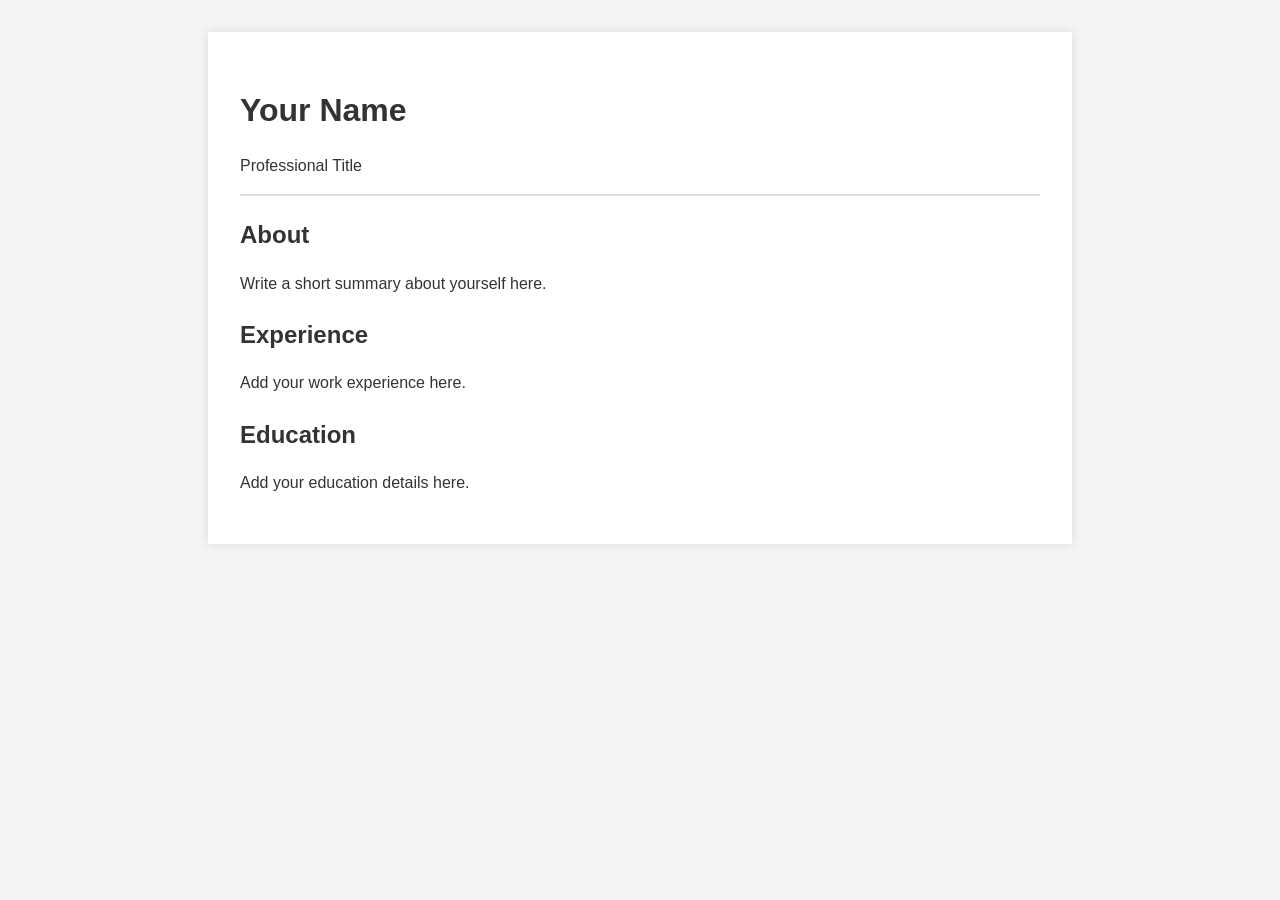
==== resume/index.html @ f0cd274b "feat(resume): initialize professional profile v2" ====
<!DOCTYPE html>
<html lang="en">
  <head>
    <meta charset="UTF-8" />
    <meta name="viewport" content="width=device-width, initial-scale=1.0" />
    <title>Professional Profile</title>
    <link rel="stylesheet" href="styles.css" />
    <link rel="stylesheet" href="print.css" media="print" />
  </head>
  <body>
    <main class="container">
      <header>
        <h1>Your Name</h1>
        <p>Professional Title</p>
      </header>

      <section>
        <h2>About</h2>
        <p>Write a short summary about yourself here.</p>
      </section>

      <section>
        <h2>Experience</h2>
        <p>Add your work experience here.</p>
      </section>

      <section>
        <h2>Education</h2>
        <p>Add your education details here.</p>
      </section>
    </main>
  </body>
</html>
---- resume/styles.css ----
body {
  font-family: Arial, sans-serif;
  line-height: 1.6;
  margin: 0;
  padding: 0;
  background: #f4f4f4;
  color: #333;
}

.container {
  max-width: 800px;
  margin: 2rem auto;
  background: #fff;
  padding: 2rem;
  box-shadow: 0 0 10px rgba(0, 0, 0, 0.1);
}

header {
  border-bottom: 2px solid #ddd;
  margin-bottom: 1rem;
}

h1, h2 {
  margin-bottom: 0.5rem;
}
---- resume/print.css ----
body {
  background: #fff;
}

.container {
  box-shadow: none;
  margin: 0;
  padding: 0;
}
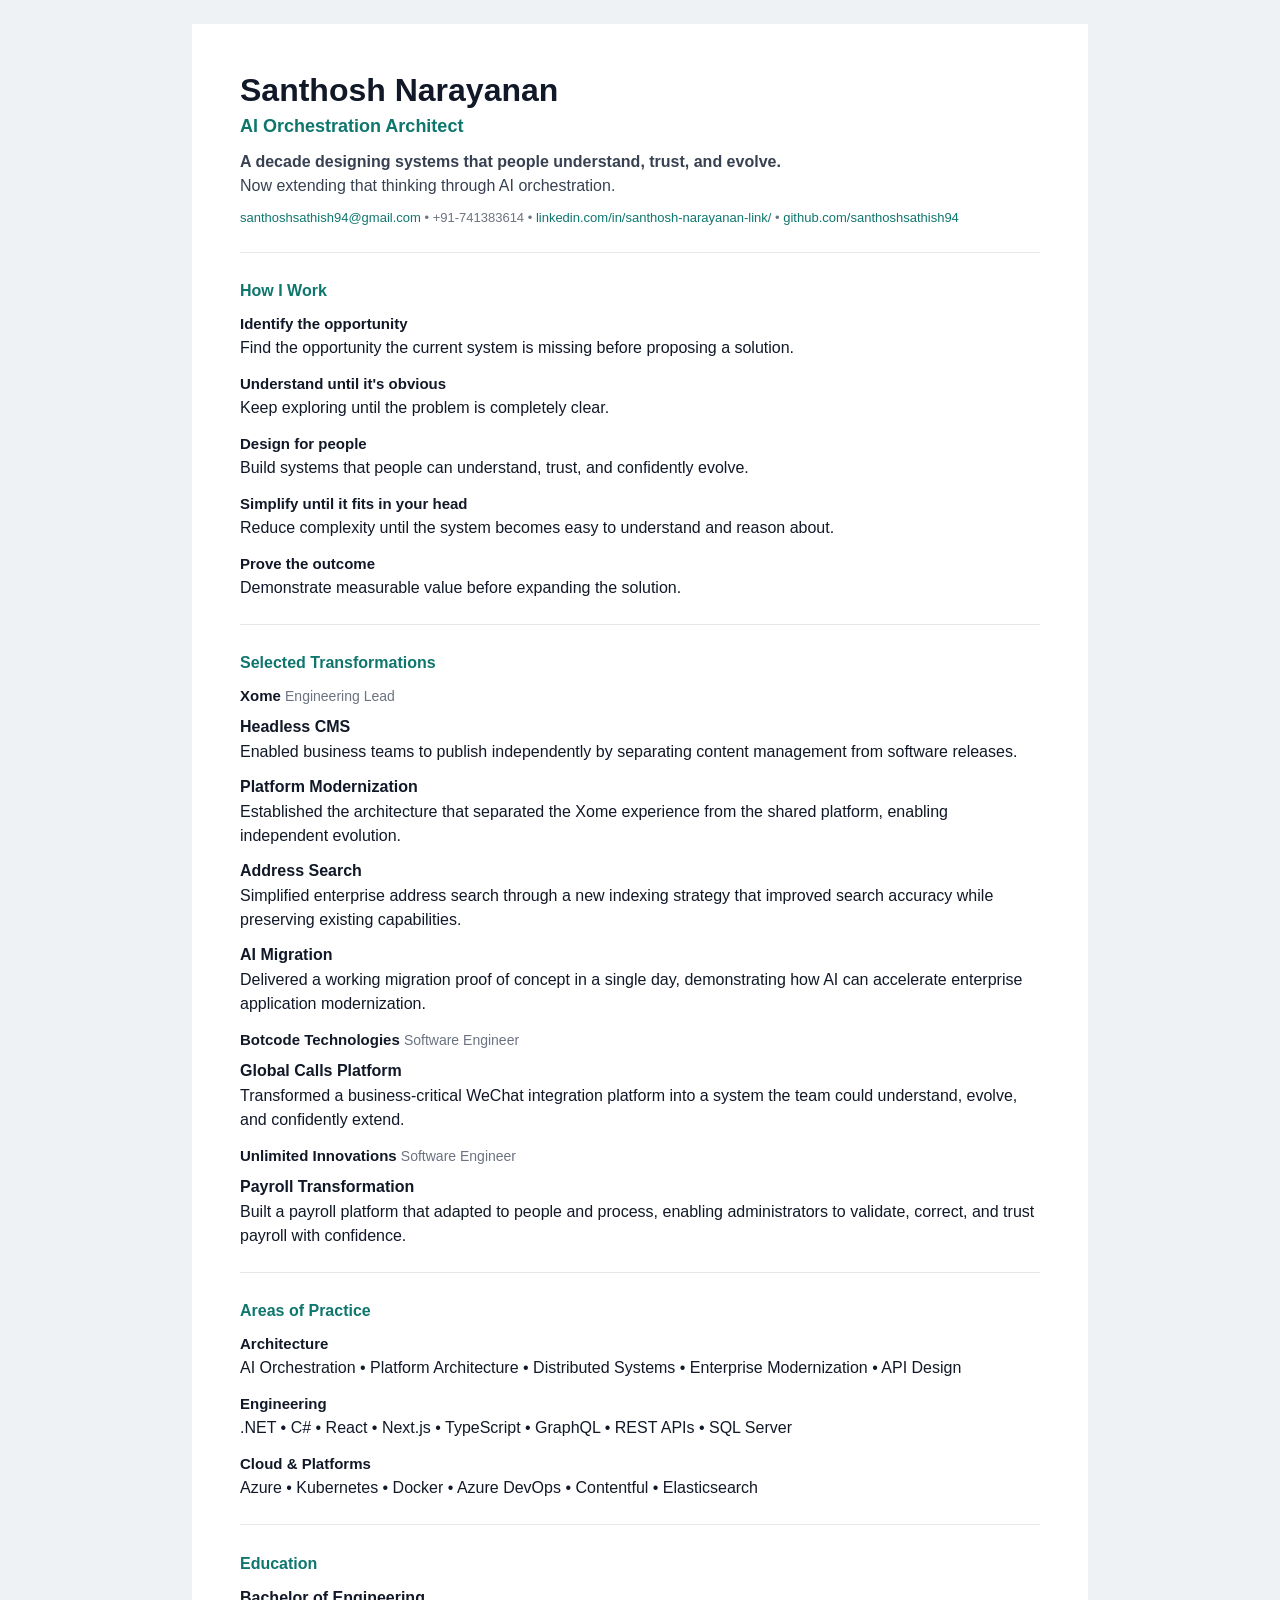
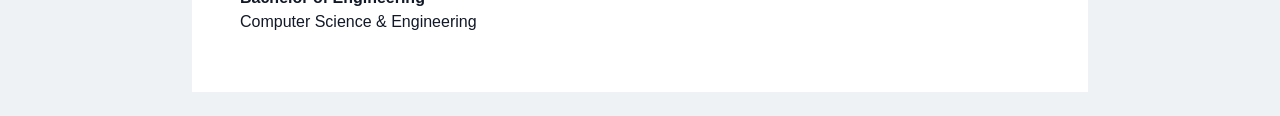
==== commit d8d78dcc: "feat(resume): add initial professional profile" ====
--- a/resume/index.html
+++ b/resume/index.html
@@ -1,33 +1,91 @@
 <!DOCTYPE html>
 <html lang="en">
-  <head>
-    <meta charset="UTF-8" />
-    <meta name="viewport" content="width=device-width, initial-scale=1.0" />
-    <title>Professional Profile</title>
-    <link rel="stylesheet" href="styles.css" />
-    <link rel="stylesheet" href="print.css" media="print" />
-  </head>
-  <body>
-    <main class="container">
-      <header>
-        <h1>Your Name</h1>
-        <p>Professional Title</p>
-      </header>
+<head>
+<meta charset="utf-8">
+<meta name="viewport" content="width=device-width, initial-scale=1">
+<title>Santhosh Narayanan | AI Orchestration Architect</title>
+<link rel="stylesheet" href="styles.css">
+<link rel="stylesheet" href="print.css" media="print">
+</head>
+<body>
+<main class="resume">
 
-      <section>
-        <h2>About</h2>
-        <p>Write a short summary about yourself here.</p>
-      </section>
+<header>
+  <h1>Santhosh Narayanan</h1>
+  <p class="role">AI Orchestration Architect</p>
+  <p class="tagline"><strong>A decade designing systems that people understand, trust, and evolve.</strong><br>
+  Now extending that thinking through AI orchestration.</p>
 
-      <section>
-        <h2>Experience</h2>
-        <p>Add your work experience here.</p>
-      </section>
+  <p class="contact">
+    <a href="mailto:santhoshsathish94@gmail.com">santhoshsathish94@gmail.com</a> •
+    +91-741383614 •
+    <a href="https://www.linkedin.com/in/santhosh-narayanan-link/">linkedin.com/in/santhosh-narayanan-link/</a> •
+    <a href="https://github.com/santhoshsathish94">github.com/santhoshsathish94</a>
+  </p>
+</header>
 
-      <section>
-        <h2>Education</h2>
-        <p>Add your education details here.</p>
-      </section>
-    </main>
-  </body>
+<section>
+<h2>How I Work</h2>
+
+<h3>Identify the opportunity</h3>
+<p>Find the opportunity the current system is missing before proposing a solution.</p>
+
+<h3>Understand until it's obvious</h3>
+<p>Keep exploring until the problem is completely clear.</p>
+
+<h3>Design for people</h3>
+<p>Build systems that people can understand, trust, and confidently evolve.</p>
+
+<h3>Simplify until it fits in your head</h3>
+<p>Reduce complexity until the system becomes easy to understand and reason about.</p>
+
+<h3>Prove the outcome</h3>
+<p>Demonstrate measurable value before expanding the solution.</p>
+</section>
+
+<section>
+<h2>Selected Transformations</h2>
+
+<h3>Xome <span>Engineering Lead</span></h3>
+<h4>Headless CMS</h4>
+<p>Enabled business teams to publish independently by separating content management from software releases.</p>
+
+<h4>Platform Modernization</h4>
+<p>Established the architecture that separated the Xome experience from the shared platform, enabling independent evolution.</p>
+
+<h4>Address Search</h4>
+<p>Simplified enterprise address search through a new indexing strategy that improved search accuracy while preserving existing capabilities.</p>
+
+<h4>AI Migration</h4>
+<p>Delivered a working migration proof of concept in a single day, demonstrating how AI can accelerate enterprise application modernization.</p>
+
+<h3>Botcode Technologies <span>Software Engineer</span></h3>
+<h4>Global Calls Platform</h4>
+<p>Transformed a business-critical WeChat integration platform into a system the team could understand, evolve, and confidently extend.</p>
+
+<h3>Unlimited Innovations <span>Software Engineer</span></h3>
+<h4>Payroll Transformation</h4>
+<p>Built a payroll platform that adapted to people and process, enabling administrators to validate, correct, and trust payroll with confidence.</p>
+</section>
+
+<section>
+<h2>Areas of Practice</h2>
+
+<h3>Architecture</h3>
+<p>AI Orchestration • Platform Architecture • Distributed Systems • Enterprise Modernization • API Design</p>
+
+<h3>Engineering</h3>
+<p>.NET • C# • React • Next.js • TypeScript • GraphQL • REST APIs • SQL Server</p>
+
+<h3>Cloud & Platforms</h3>
+<p>Azure • Kubernetes • Docker • Azure DevOps • Contentful • Elasticsearch</p>
+</section>
+
+<section>
+<h2>Education</h2>
+<p><strong>Bachelor of Engineering</strong><br>Computer Science & Engineering</p>
+</section>
+
+</main>
+</body>
 </html>
--- a/resume/styles.css
+++ b/resume/styles.css
@@ -1,25 +1,13 @@
-body {
-  font-family: Arial, sans-serif;
-  line-height: 1.6;
-  margin: 0;
-  padding: 0;
-  background: #f4f4f4;
-  color: #333;
-}
-
-.container {
-  max-width: 800px;
-  margin: 2rem auto;
-  background: #fff;
-  padding: 2rem;
-  box-shadow: 0 0 10px rgba(0, 0, 0, 0.1);
-}
-
-header {
-  border-bottom: 2px solid #ddd;
-  margin-bottom: 1rem;
-}
-
-h1, h2 {
-  margin-bottom: 0.5rem;
-}
+body{font-family:Inter,Arial,sans-serif;background:#eef2f4;color:#111827;margin:0}
+.resume{max-width:800px;margin:24px auto;background:#fff;padding:48px}
+h1{font-size:32px;margin:0}
+.role{color:#0F766E;font-weight:600;font-size:18px}
+.tagline{color:#374151}
+.contact{font-size:13px;color:#6B7280}
+.contact a{color:#0F766E;text-decoration:none}
+section{border-top:1px solid #E5E7EB;margin-top:24px;padding-top:16px}
+h2{color:#0F766E;font-size:16px}
+h3{font-size:15px;margin-bottom:4px}
+h3 span{font-weight:400;color:#6B7280;font-size:14px}
+h4{margin:14px 0 2px}
+p{line-height:1.5;margin:4px 0 10px}
--- a/resume/print.css
+++ b/resume/print.css
@@ -1,9 +1 @@
-body {
-  background: #fff;
-}
-
-.container {
-  box-shadow: none;
-  margin: 0;
-  padding: 0;
-}
+@page{size:A4;margin:16mm}body{background:#fff}.resume{margin:0;max-width:none;padding:0}
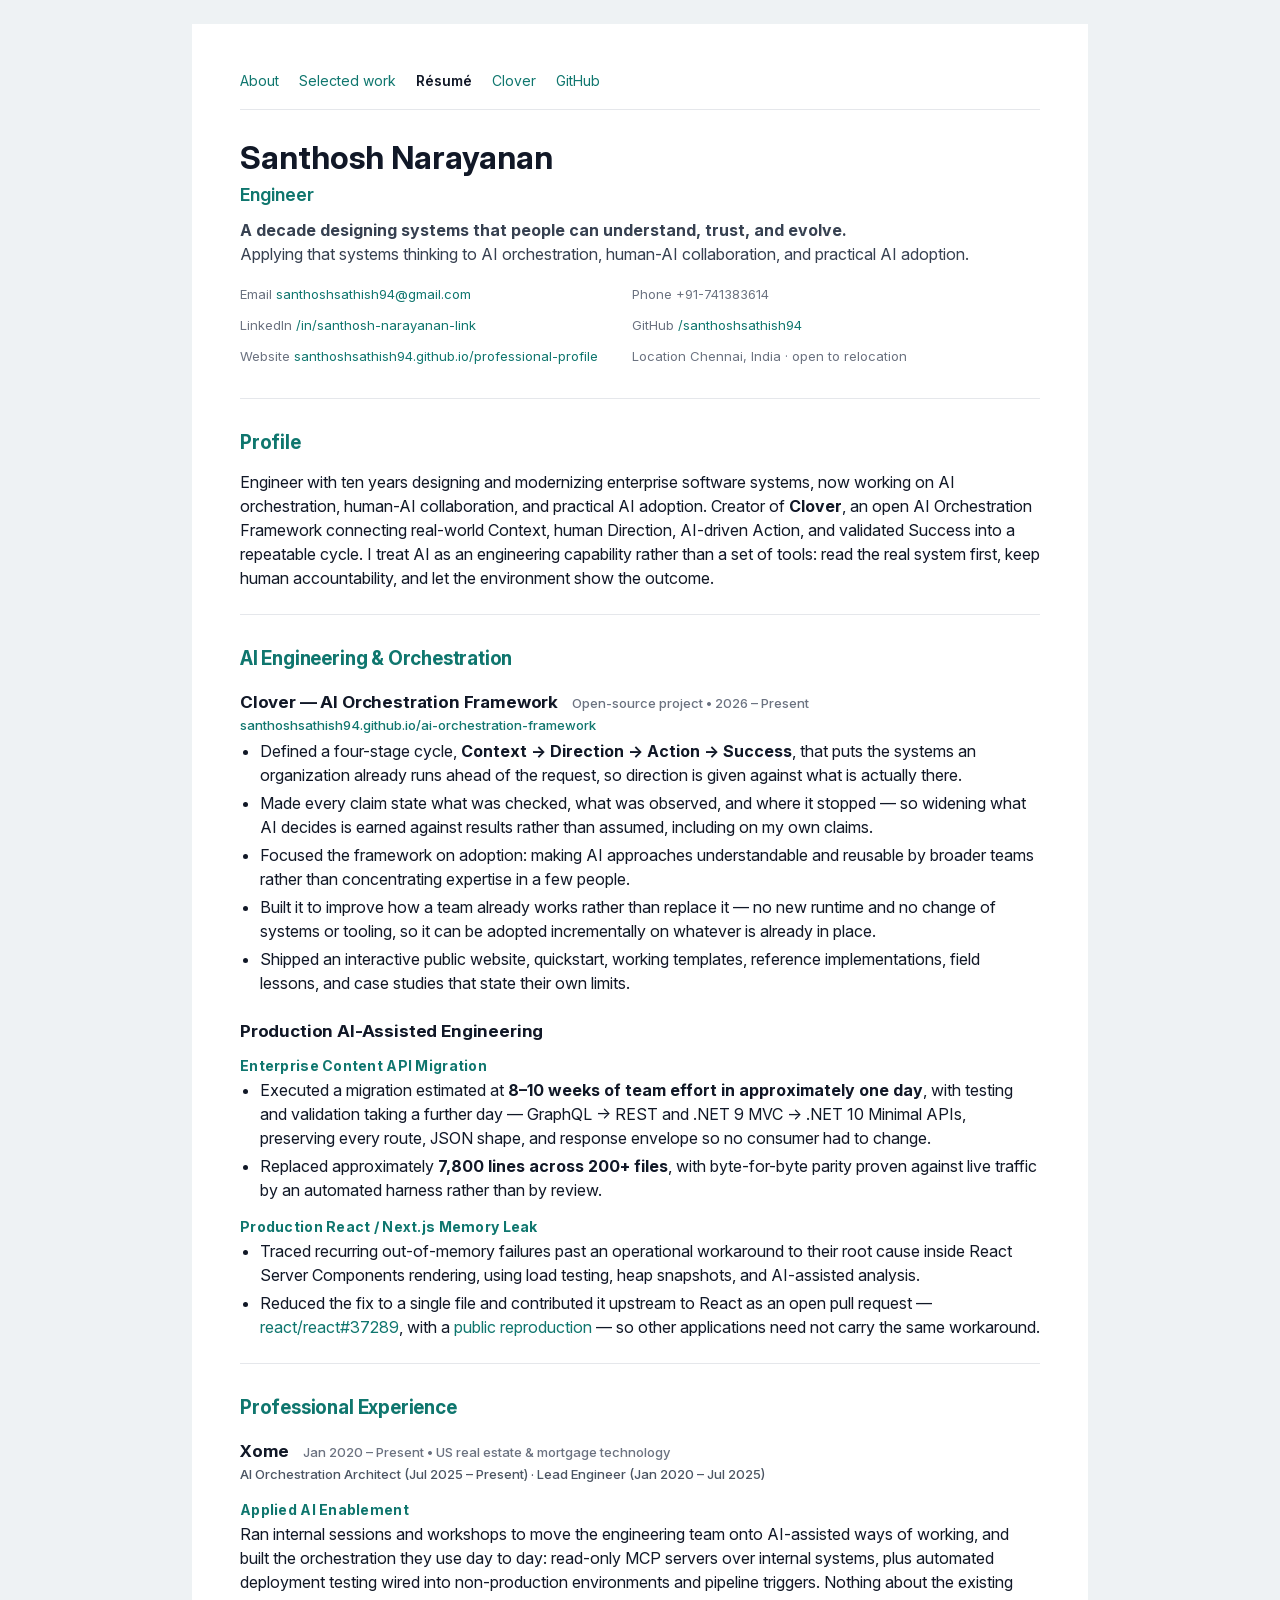
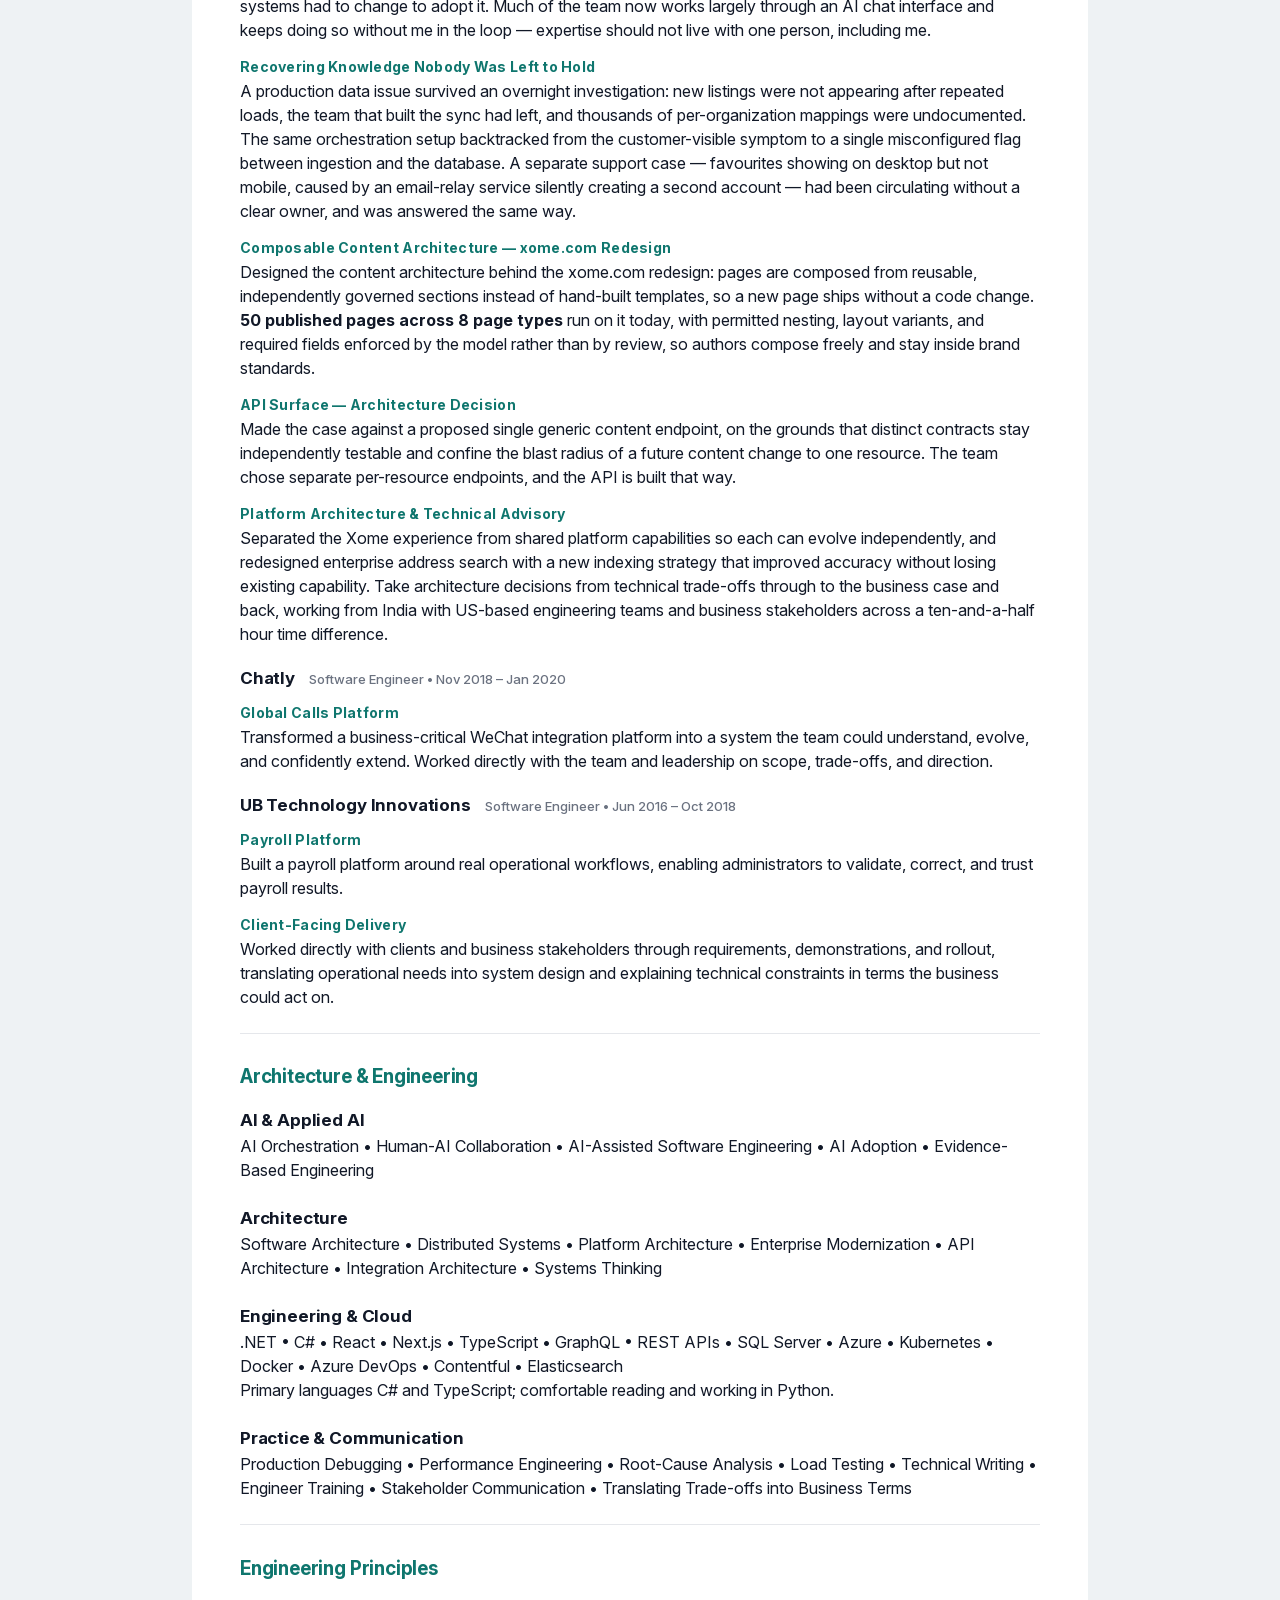
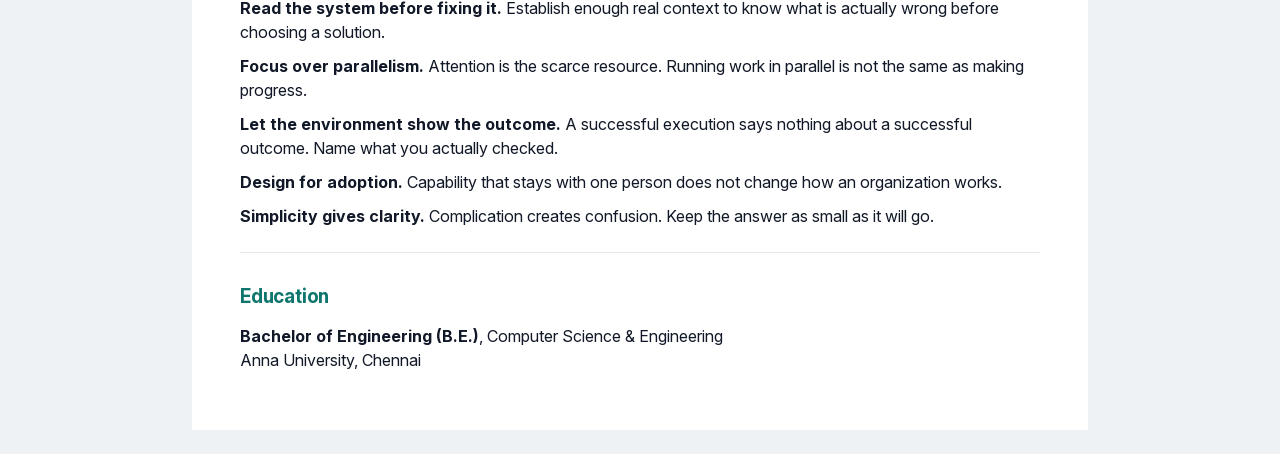
==== commit 8ea7f8f4: "Rewrite the site as a personal one, and move the resume off the root The landing page is About now. " ====
--- a/resume/index.html
+++ b/resume/index.html
@@ -1,91 +1,149 @@
 <!DOCTYPE html>
 <html lang="en">
 <head>
-<meta charset="utf-8">
-<meta name="viewport" content="width=device-width, initial-scale=1">
-<title>Santhosh Narayanan | AI Orchestration Architect</title>
-<link rel="stylesheet" href="styles.css">
-<link rel="stylesheet" href="print.css" media="print">
+  <meta charset="utf-8">
+  <meta name="viewport" content="width=device-width, initial-scale=1">
+  <title>Santhosh Narayanan | Résumé</title>
+  <link rel="stylesheet" href="styles.css">
+  <link rel="stylesheet" href="print.css" media="print">
 </head>
 <body>
-<main class="resume">
+  <main class="resume">
+    <nav class="site-nav">
+      <a href="../">About</a>
+      <a href="../work/">Selected work</a>
+      <span class="is-current">Résumé</span>
+      <a href="https://santhoshsathish94.github.io/ai-orchestration-framework/">Clover</a>
+      <a href="https://github.com/santhoshsathish94">GitHub</a>
+    </nav>
 
-<header>
-  <h1>Santhosh Narayanan</h1>
-  <p class="role">AI Orchestration Architect</p>
-  <p class="tagline"><strong>A decade designing systems that people understand, trust, and evolve.</strong><br>
-  Now extending that thinking through AI orchestration.</p>
+    <header>
+      <h1>Santhosh Narayanan</h1>
+      <p class="role">Engineer</p>
+      <p class="tagline">
+        <strong>A decade designing systems that people can understand, trust, and evolve.</strong><br>
+        Applying that systems thinking to AI orchestration, human-AI collaboration, and practical AI adoption.
+      </p>
 
-  <p class="contact">
-    <a href="mailto:santhoshsathish94@gmail.com">santhoshsathish94@gmail.com</a> •
-    +91-741383614 •
-    <a href="https://www.linkedin.com/in/santhosh-narayanan-link/">linkedin.com/in/santhosh-narayanan-link/</a> •
-    <a href="https://github.com/santhoshsathish94">github.com/santhoshsathish94</a>
-  </p>
-</header>
+      <p class="contact">
+        <span>Email <a href="mailto:santhoshsathish94@gmail.com">santhoshsathish94@gmail.com</a></span>
+        <span>Phone +91-741383614</span>
+        <span>LinkedIn <a href="https://www.linkedin.com/in/santhosh-narayanan-link/">/in/santhosh-narayanan-link</a></span>
+        <span>GitHub <a href="https://github.com/santhoshsathish94">/santhoshsathish94</a></span>
+        <span>Website <a href="https://santhoshsathish94.github.io/professional-profile/">santhoshsathish94.github.io/professional-profile</a></span>
+        <span>Location Chennai, India &middot; open to relocation</span>
+      </p>
+    </header>
 
-<section>
-<h2>How I Work</h2>
+    <section>
+      <h2>Profile</h2>
+      <p>
+        Engineer with ten years designing and modernizing enterprise software systems, now working on AI
+        orchestration, human-AI collaboration, and practical AI adoption. Creator of <strong>Clover</strong>, an
+        open AI Orchestration Framework connecting real-world Context, human Direction, AI-driven Action, and
+        validated Success into a repeatable cycle. I treat AI as an engineering capability rather than a set of
+        tools: read the real system first, keep human accountability, and let the environment show the outcome.
+      </p>
+    </section>
 
-<h3>Identify the opportunity</h3>
-<p>Find the opportunity the current system is missing before proposing a solution.</p>
+    <section>
+      <h2>AI Engineering &amp; Orchestration</h2>
 
-<h3>Understand until it's obvious</h3>
-<p>Keep exploring until the problem is completely clear.</p>
+      <h3>Clover — AI Orchestration Framework <span>Open-source project &bull; 2026 &ndash; Present</span></h3>
+      <p class="roles"><a href="https://santhoshsathish94.github.io/ai-orchestration-framework/">santhoshsathish94.github.io/ai-orchestration-framework</a></p>
+      <ul>
+        <li>Defined a four-stage cycle, <strong>Context → Direction → Action → Success</strong>, that puts the systems an organization already runs ahead of the request, so direction is given against what is actually there.</li>
+        <li>Made every claim state what was checked, what was observed, and where it stopped &mdash; so widening what AI decides is earned against results rather than assumed, including on my own claims.</li>
+        <li>Focused the framework on adoption: making AI approaches understandable and reusable by broader teams rather than concentrating expertise in a few people.</li>
+        <li>Built it to improve how a team already works rather than replace it &mdash; no new runtime and no change of systems or tooling, so it can be adopted incrementally on whatever is already in place.</li>
+        <li>Shipped an interactive public website, quickstart, working templates, reference implementations, field lessons, and case studies that state their own limits.</li>
+      </ul>
 
-<h3>Design for people</h3>
-<p>Build systems that people can understand, trust, and confidently evolve.</p>
+      <h3>Production AI-Assisted Engineering</h3>
 
-<h3>Simplify until it fits in your head</h3>
-<p>Reduce complexity until the system becomes easy to understand and reason about.</p>
+      <h4>Enterprise Content API Migration</h4>
+      <ul>
+        <li>Executed a migration estimated at <strong>8–10 weeks of team effort in approximately one day</strong>, with testing and validation taking a further day — GraphQL → REST and .NET 9 MVC → .NET 10 Minimal APIs, preserving every route, JSON shape, and response envelope so no consumer had to change.</li>
+        <li>Replaced approximately <strong>7,800 lines across 200+ files</strong>, with byte-for-byte parity proven against live traffic by an automated harness rather than by review.</li>
+      </ul>
 
-<h3>Prove the outcome</h3>
-<p>Demonstrate measurable value before expanding the solution.</p>
-</section>
+      <h4>Production React / Next.js Memory Leak</h4>
+      <ul>
+        <li>Traced recurring out-of-memory failures past an operational workaround to their root cause inside React Server Components rendering, using load testing, heap snapshots, and AI-assisted analysis.</li>
+        <li>Reduced the fix to a single file and contributed it upstream to React as an open pull request &mdash; <a href="https://github.com/react/react/pull/37289">react/react#37289</a>, with a <a href="https://github.com/santhoshsathish94/react-flight-oom-repro">public reproduction</a> &mdash; so other applications need not carry the same workaround.</li>
+      </ul>
+    </section>
 
-<section>
-<h2>Selected Transformations</h2>
+    <section>
+      <h2>Professional Experience</h2>
 
-<h3>Xome <span>Engineering Lead</span></h3>
-<h4>Headless CMS</h4>
-<p>Enabled business teams to publish independently by separating content management from software releases.</p>
+      <h3>Xome <span>Jan 2020 – Present • US real estate &amp; mortgage technology</span></h3>
+      <p class="roles">AI Orchestration Architect (Jul 2025 – Present) &middot; Lead Engineer (Jan 2020 – Jul 2025)</p>
 
-<h4>Platform Modernization</h4>
-<p>Established the architecture that separated the Xome experience from the shared platform, enabling independent evolution.</p>
+      <h4>Applied AI Enablement</h4>
+      <p>Ran internal sessions and workshops to move the engineering team onto AI-assisted ways of working, and built the orchestration they use day to day: read-only MCP servers over internal systems, plus automated deployment testing wired into non-production environments and pipeline triggers. Nothing about the existing systems had to change to adopt it. Much of the team now works largely through an AI chat interface and keeps doing so without me in the loop &mdash; expertise should not live with one person, including me.</p>
 
-<h4>Address Search</h4>
-<p>Simplified enterprise address search through a new indexing strategy that improved search accuracy while preserving existing capabilities.</p>
+      <h4>Recovering Knowledge Nobody Was Left to Hold</h4>
+      <p>A production data issue survived an overnight investigation: new listings were not appearing after repeated loads, the team that built the sync had left, and thousands of per-organization mappings were undocumented. The same orchestration setup backtracked from the customer-visible symptom to a single misconfigured flag between ingestion and the database. A separate support case &mdash; favourites showing on desktop but not mobile, caused by an email-relay service silently creating a second account &mdash; had been circulating without a clear owner, and was answered the same way.</p>
 
-<h4>AI Migration</h4>
-<p>Delivered a working migration proof of concept in a single day, demonstrating how AI can accelerate enterprise application modernization.</p>
+      <h4>Composable Content Architecture &mdash; xome.com Redesign</h4>
+      <p>Designed the content architecture behind the xome.com redesign: pages are composed from reusable, independently governed sections instead of hand-built templates, so a new page ships without a code change. <strong>50 published pages across 8 page types</strong> run on it today, with permitted nesting, layout variants, and required fields enforced by the model rather than by review, so authors compose freely and stay inside brand standards.</p>
 
-<h3>Botcode Technologies <span>Software Engineer</span></h3>
-<h4>Global Calls Platform</h4>
-<p>Transformed a business-critical WeChat integration platform into a system the team could understand, evolve, and confidently extend.</p>
+      <h4>API Surface &mdash; Architecture Decision</h4>
+      <p>Made the case against a proposed single generic content endpoint, on the grounds that distinct contracts stay independently testable and confine the blast radius of a future content change to one resource. The team chose separate per-resource endpoints, and the API is built that way.</p>
 
-<h3>Unlimited Innovations <span>Software Engineer</span></h3>
-<h4>Payroll Transformation</h4>
-<p>Built a payroll platform that adapted to people and process, enabling administrators to validate, correct, and trust payroll with confidence.</p>
-</section>
+      <h4>Platform Architecture &amp; Technical Advisory</h4>
+      <p>Separated the Xome experience from shared platform capabilities so each can evolve independently, and redesigned enterprise address search with a new indexing strategy that improved accuracy without losing existing capability. Take architecture decisions from technical trade-offs through to the business case and back, working from India with US-based engineering teams and business stakeholders across a ten-and-a-half hour time difference.</p>
 
-<section>
-<h2>Areas of Practice</h2>
+      <div class="role-block">
+        <h3>Chatly <span>Software Engineer &bull; Nov 2018 &ndash; Jan 2020</span></h3>
+        <h4>Global Calls Platform</h4>
+        <p>Transformed a business-critical WeChat integration platform into a system the team could understand, evolve, and confidently extend. Worked directly with the team and leadership on scope, trade-offs, and direction.</p>
+      </div>
 
-<h3>Architecture</h3>
-<p>AI Orchestration • Platform Architecture • Distributed Systems • Enterprise Modernization • API Design</p>
+      <div class="role-block">
+        <h3>UB Technology Innovations <span>Software Engineer &bull; Jun 2016 &ndash; Oct 2018</span></h3>
+        <h4>Payroll Platform</h4>
+        <p>Built a payroll platform around real operational workflows, enabling administrators to validate, correct, and trust payroll results.</p>
 
-<h3>Engineering</h3>
-<p>.NET • C# • React • Next.js • TypeScript • GraphQL • REST APIs • SQL Server</p>
+        <h4>Client-Facing Delivery</h4>
+        <p>Worked directly with clients and business stakeholders through requirements, demonstrations, and rollout, translating operational needs into system design and explaining technical constraints in terms the business could act on.</p>
+      </div>
+    </section>
 
-<h3>Cloud & Platforms</h3>
-<p>Azure • Kubernetes • Docker • Azure DevOps • Contentful • Elasticsearch</p>
-</section>
+    <section>
+      <h2>Architecture &amp; Engineering</h2>
 
-<section>
-<h2>Education</h2>
-<p><strong>Bachelor of Engineering</strong><br>Computer Science & Engineering</p>
-</section>
+      <h3>AI &amp; Applied AI</h3>
+      <p>AI Orchestration • Human-AI Collaboration • AI-Assisted Software Engineering • AI Adoption • Evidence-Based Engineering</p>
 
-</main>
+      <h3>Architecture</h3>
+      <p>Software Architecture • Distributed Systems • Platform Architecture • Enterprise Modernization • API Architecture • Integration Architecture • Systems Thinking</p>
+
+      <h3>Engineering &amp; Cloud</h3>
+      <p>.NET • C# • React • Next.js • TypeScript • GraphQL • REST APIs • SQL Server • Azure • Kubernetes • Docker • Azure DevOps • Contentful • Elasticsearch<br>
+        Primary languages C# and TypeScript; comfortable reading and working in Python.</p>
+
+      <h3>Practice &amp; Communication</h3>
+      <p>Production Debugging • Performance Engineering • Root-Cause Analysis • Load Testing • Technical Writing • Engineer Training • Stakeholder Communication • Translating Trade-offs into Business Terms</p>
+    </section>
+
+    <section>
+      <h2>Engineering Principles</h2>
+      <p><strong>Read the system before fixing it.</strong> Establish enough real context to know what is actually wrong before choosing a solution.</p>
+      <p><strong>Focus over parallelism.</strong> Attention is the scarce resource. Running work in parallel is not the same as making progress.</p>
+      <p><strong>Let the environment show the outcome.</strong> A successful execution says nothing about a successful outcome. Name what you actually checked.</p>
+      <p><strong>Design for adoption.</strong> Capability that stays with one person does not change how an organization works.</p>
+      <p><strong>Simplicity gives clarity.</strong> Complication creates confusion. Keep the answer as small as it will go.</p>
+    </section>
+
+    <section>
+      <h2>Education</h2>
+      <p>
+        <strong>Bachelor of Engineering (B.E.)</strong>, Computer Science &amp; Engineering<br>
+        Anna University, Chennai
+      </p>
+    </section>
+  </main>
 </body>
 </html>
--- a/resume/styles.css
+++ b/resume/styles.css
@@ -1,13 +1,172 @@
-body{font-family:Inter,Arial,sans-serif;background:#eef2f4;color:#111827;margin:0}
-.resume{max-width:800px;margin:24px auto;background:#fff;padding:48px}
-h1{font-size:32px;margin:0}
-.role{color:#0F766E;font-weight:600;font-size:18px}
-.tagline{color:#374151}
-.contact{font-size:13px;color:#6B7280}
-.contact a{color:#0F766E;text-decoration:none}
-section{border-top:1px solid #E5E7EB;margin-top:24px;padding-top:16px}
-h2{color:#0F766E;font-size:16px}
-h3{font-size:15px;margin-bottom:4px}
-h3 span{font-weight:400;color:#6B7280;font-size:14px}
-h4{margin:14px 0 2px}
-p{line-height:1.5;margin:4px 0 10px}
+/* Vendored so the printed PDF renders identically offline. Inter is SIL OFL; see fonts/LICENSE.txt. */
+@font-face {
+    font-family: Inter;
+    src: url("../fonts/InterVariable.woff2") format("woff2");
+    font-weight: 100 900;
+    font-style: normal;
+    font-display: swap;
+}
+
+body {
+    font-family: Inter, Arial, sans-serif;
+    background: #eef2f4;
+    color: #111827;
+    margin: 0;
+}
+
+.resume {
+    max-width: 800px;
+    margin: 24px auto;
+    background: #fff;
+    padding: 48px;
+}
+
+.site-nav {
+    display: flex;
+    flex-wrap: wrap;
+    gap: 20px;
+    align-items: baseline;
+    font-size: 14px;
+    padding-bottom: 20px;
+    margin-bottom: 28px;
+    border-bottom: 1px solid #E5E7EB;
+}
+
+.site-nav a {
+    color: #0F766E;
+    text-decoration: none;
+}
+
+.site-nav a:hover {
+    text-decoration: underline;
+}
+
+.site-nav .is-current {
+    font-weight: 600;
+    color: #111827;
+}
+
+h1 {
+    font-size: 32px;
+    margin: 0;
+}
+
+.role {
+    color: #0F766E;
+    font-weight: 600;
+    font-size: 18px;
+}
+
+.tagline {
+    color: #374151;
+}
+
+.contact {
+    display: grid;
+    grid-template-columns: auto auto;
+    justify-content: start;
+    column-gap: 34px;
+    row-gap: 10px;
+
+    margin-top: 18px;
+    margin-bottom: 32px;
+
+    font-size: 13px;
+    color: #6B7280;
+    line-height: 1.6;
+}
+
+.contact-label {
+    color: #4B5563;
+    font-weight: 500;
+}
+
+.contact span {
+    display: block;
+}
+
+.contact a {
+    color: #0F766E;
+    text-decoration: none;
+}
+
+@media (max-width: 640px) {
+    .contact {
+        grid-template-columns: 1fr;
+        row-gap: 8px;
+    }
+}
+
+.resume a {
+    color: #0F766E;
+    text-decoration: none;
+}
+
+section {
+    border-top: 1px solid #E5E7EB;
+    margin-top: 24px;
+    padding-top: 16px;
+}
+
+h2 {
+    color: #0F766E;
+    font-size: 19px;
+    font-weight: 700;
+    letter-spacing: -0.01em;
+    margin-bottom: 16px;
+}
+
+h3 {
+    color: #111827;
+    font-size: 17px;
+    font-weight: 700;
+    letter-spacing: -0.01em;
+    margin: 22px 0 4px;
+}
+
+h3:not(:first-of-type) {
+    margin-top: 26px;
+}
+
+h3 span {
+    font-size: 13px;
+    font-weight: 500;
+    color: #6B7280;
+    letter-spacing: 0;
+    margin-left: 10px;
+}
+
+.roles {
+    margin: 0 0 2px;
+    font-size: 13px;
+    font-weight: 500;
+    color: #4B5563;
+}
+
+.roles a {
+    color: #0F766E;
+    text-decoration: none;
+}
+
+h4 {
+    margin: 16px 0 1px;
+    font-size: 14px;
+    font-weight: 700;
+    letter-spacing: 0.02em;
+    color: #0F766E;
+}
+
+p {
+    line-height: 1.5;
+    margin: 4px 0 10px;
+}
+
+ul {
+    margin: 4px 0 10px;
+    padding-left: 20px;
+}
+
+li {
+    line-height: 1.5;
+    margin-bottom: 4px;
+}
--- a/resume/print.css
+++ b/resume/print.css
@@ -1 +1,125 @@
-@page{size:A4;margin:16mm}body{background:#fff}.resume{margin:0;max-width:none;padding:0}+@page {
+    size: A4;
+    margin: 13mm 14mm;
+}
+
+body {
+    background: #fff;
+    font-size: 10pt;
+    line-height: 1.55;
+}
+
+.site-nav {
+    display: none;
+}
+
+.resume {
+    margin: 0;
+    max-width: none;
+    padding: 0;
+}
+
+h1 {
+    font-size: 20pt;
+    letter-spacing: -0.01em;
+}
+
+.role {
+    font-size: 11pt;
+    margin: 2px 0 0;
+}
+
+.tagline {
+    font-size: 9.5pt;
+    margin: 7px 0 0;
+}
+
+.contact {
+    margin-top: 12px;
+    margin-bottom: 4px;
+    font-size: 8.5pt;
+    line-height: 1.5;
+    column-gap: 30px;
+    row-gap: 4px;
+}
+
+section {
+    margin-top: 19px;
+    padding-top: 14px;
+}
+
+h2 {
+    font-size: 11.5pt;
+    margin: 0 0 9px;
+}
+
+h3 {
+    font-size: 10.5pt;
+    margin: 14px 0 2px;
+}
+
+h3:not(:first-of-type) {
+    margin-top: 16px;
+}
+
+h3 span {
+    font-size: 8pt;
+}
+
+h4 {
+    font-size: 8.5pt;
+    margin: 10px 0 1px;
+}
+
+p {
+    margin: 2px 0 9px;
+}
+
+.roles {
+    font-size: 8pt;
+    margin: 0 0 3px;
+    color: #4B5563;
+}
+
+ul {
+    margin: 4px 0 9px;
+    padding-left: 17px;
+}
+
+li {
+    line-height: 1.55;
+    margin-bottom: 6px;
+}
+
+h2,
+h3,
+h4 {
+    break-after: avoid;
+    break-inside: avoid;
+}
+
+/* Short employment blocks stay whole, so an entry is never orphaned from its employer heading. */
+.role-block {
+    break-inside: avoid;
+}
+
+/* Never strand one or two lines of a paragraph either side of a page break. */
+p,
+li {
+    orphans: 3;
+    widows: 3;
+}
+
+.roles {
+    break-after: avoid;
+}
+
+ul,
+li {
+    break-inside: avoid;
+}
+
+a {
+    color: #0F766E;
+    text-decoration: none;
+}
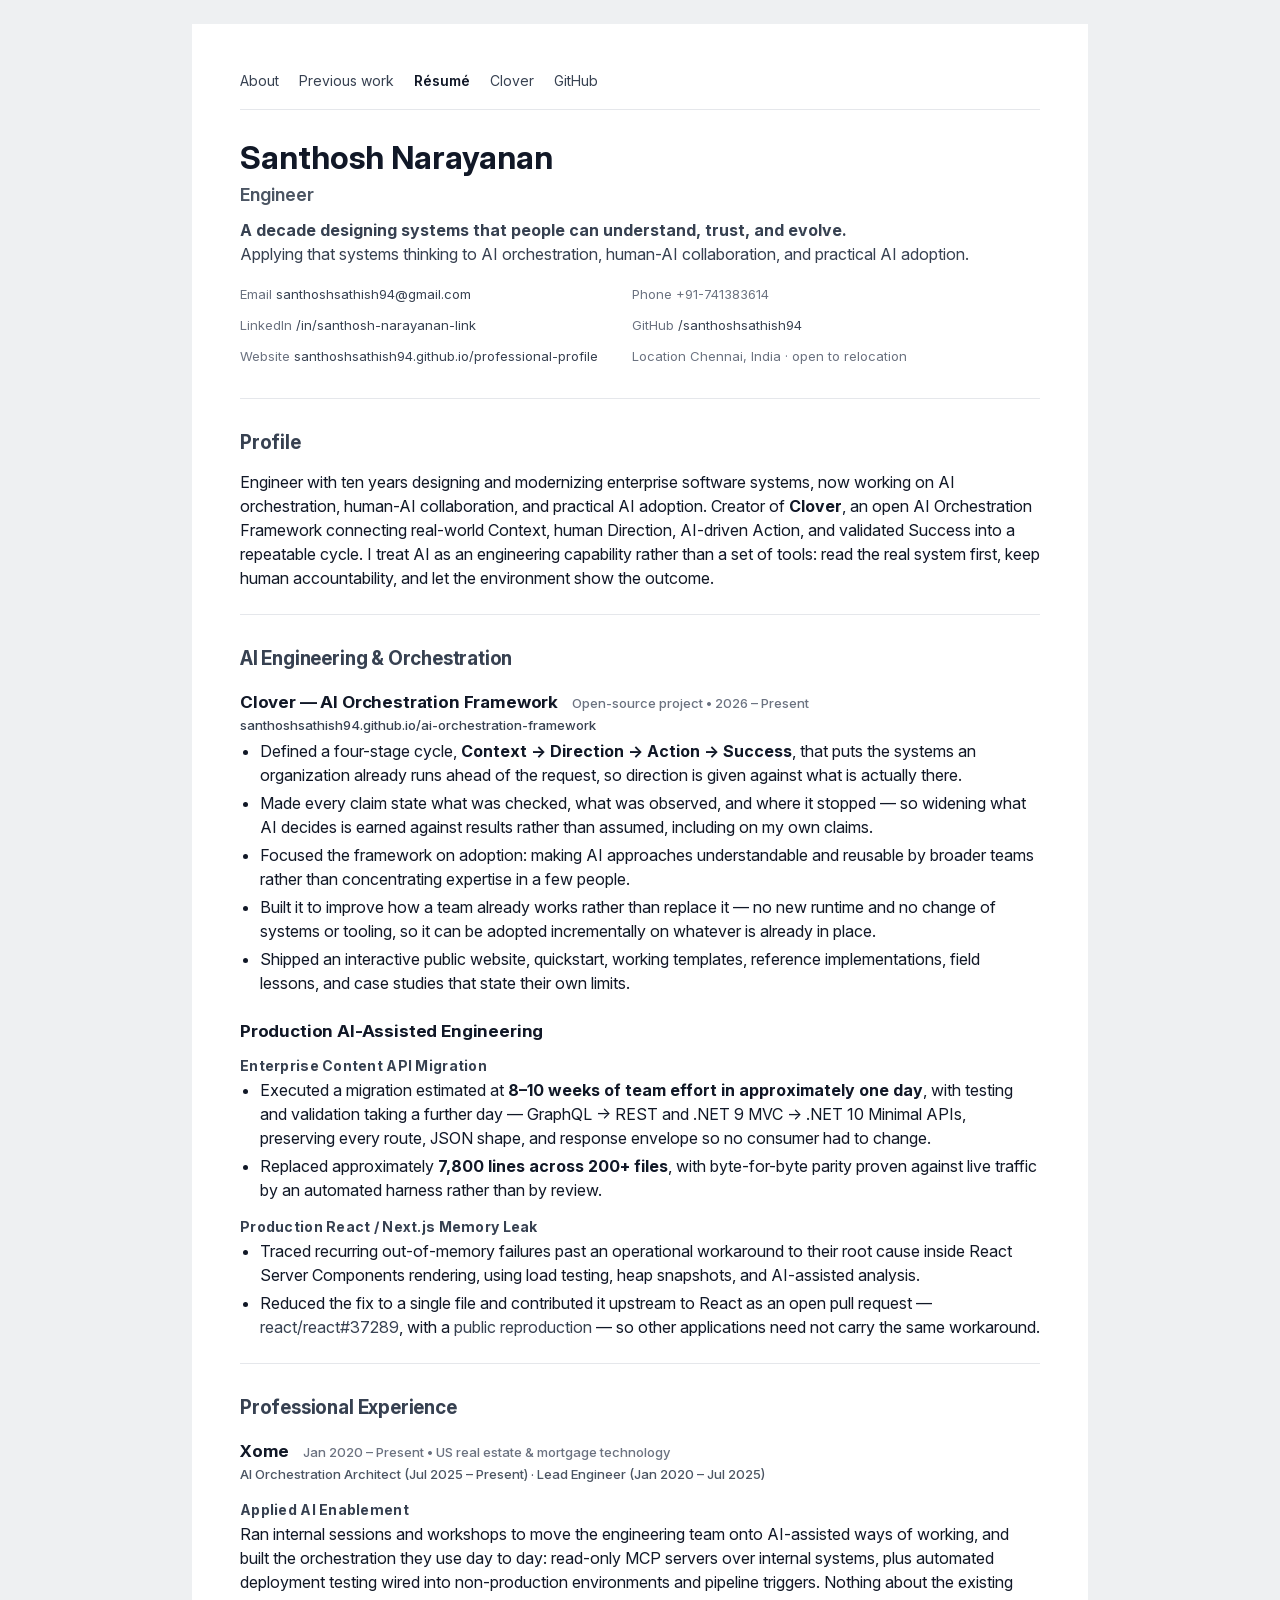
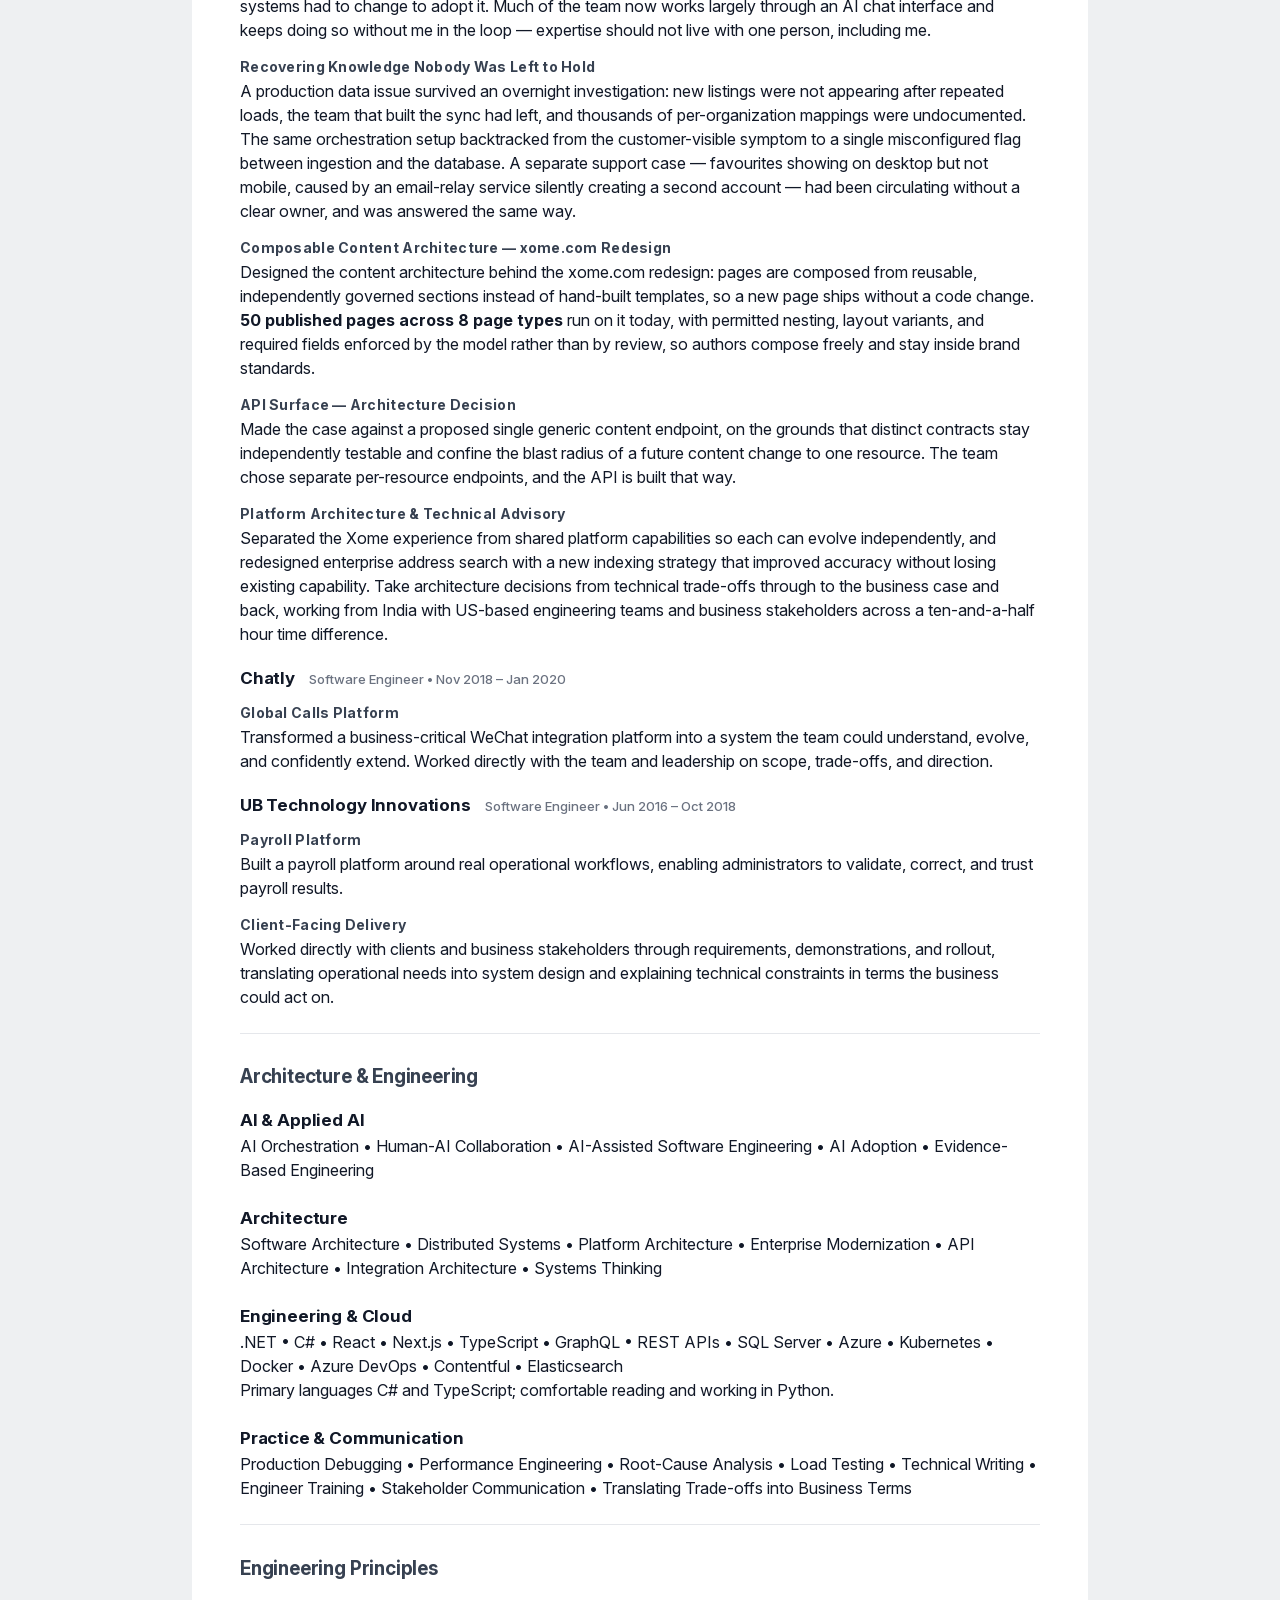
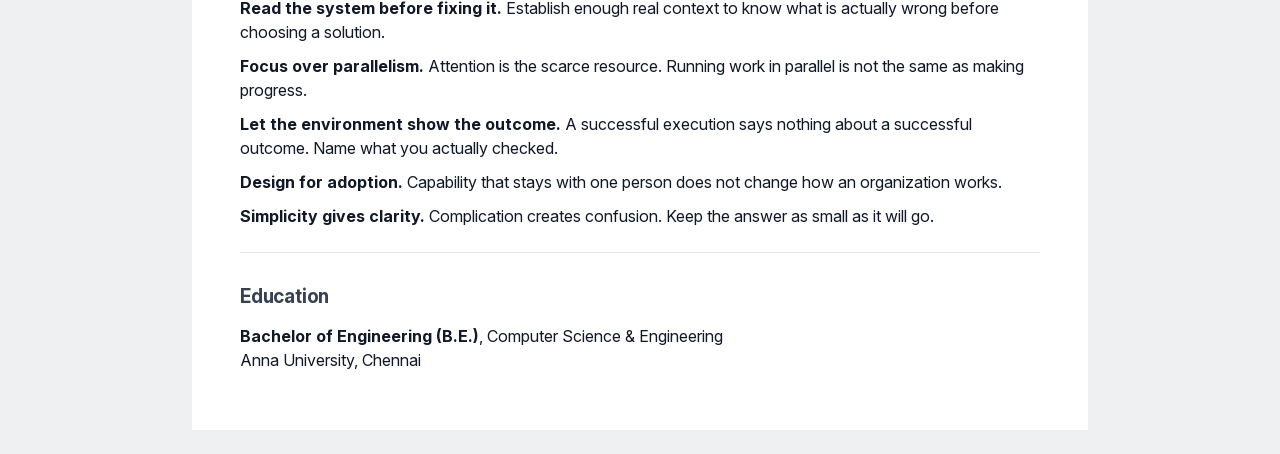
==== commit f720884a: "Close on the Gita, add the green clover, take the resume out of the navigation Wars are not only phy" ====
--- a/resume/index.html
+++ b/resume/index.html
@@ -11,7 +11,7 @@
   <main class="resume">
     <nav class="site-nav">
       <a href="../">About</a>
-      <a href="../work/">Selected work</a>
+      <a href="../work/">Previous work</a>
       <span class="is-current">Résumé</span>
       <a href="https://santhoshsathish94.github.io/ai-orchestration-framework/">Clover</a>
       <a href="https://github.com/santhoshsathish94">GitHub</a>
--- a/resume/styles.css
+++ b/resume/styles.css
@@ -9,7 +9,7 @@
 
 body {
     font-family: Inter, Arial, sans-serif;
-    background: #eef2f4;
+    background: #eef0f2;
     color: #111827;
     margin: 0;
 }
@@ -33,7 +33,7 @@
 }
 
 .site-nav a {
-    color: #0F766E;
+    color: #374151;
     text-decoration: none;
 }
 
@@ -52,7 +52,7 @@
 }
 
 .role {
-    color: #0F766E;
+    color: #4B5563;
     font-weight: 600;
     font-size: 18px;
 }
@@ -86,7 +86,7 @@
 }
 
 .contact a {
-    color: #0F766E;
+    color: #374151;
     text-decoration: none;
 }
 
@@ -98,7 +98,7 @@
 }
 
 .resume a {
-    color: #0F766E;
+    color: #374151;
     text-decoration: none;
 }
 
@@ -109,7 +109,7 @@
 }
 
 h2 {
-    color: #0F766E;
+    color: #374151;
     font-size: 19px;
     font-weight: 700;
     letter-spacing: -0.01em;
@@ -144,7 +144,7 @@
 }
 
 .roles a {
-    color: #0F766E;
+    color: #374151;
     text-decoration: none;
 }
 
@@ -153,7 +153,7 @@
     font-size: 14px;
     font-weight: 700;
     letter-spacing: 0.02em;
-    color: #0F766E;
+    color: #374151;
 }
 
 p {
--- a/resume/print.css
+++ b/resume/print.css
@@ -120,6 +120,6 @@
 }
 
 a {
-    color: #0F766E;
+    color: #374151;
     text-decoration: none;
 }
